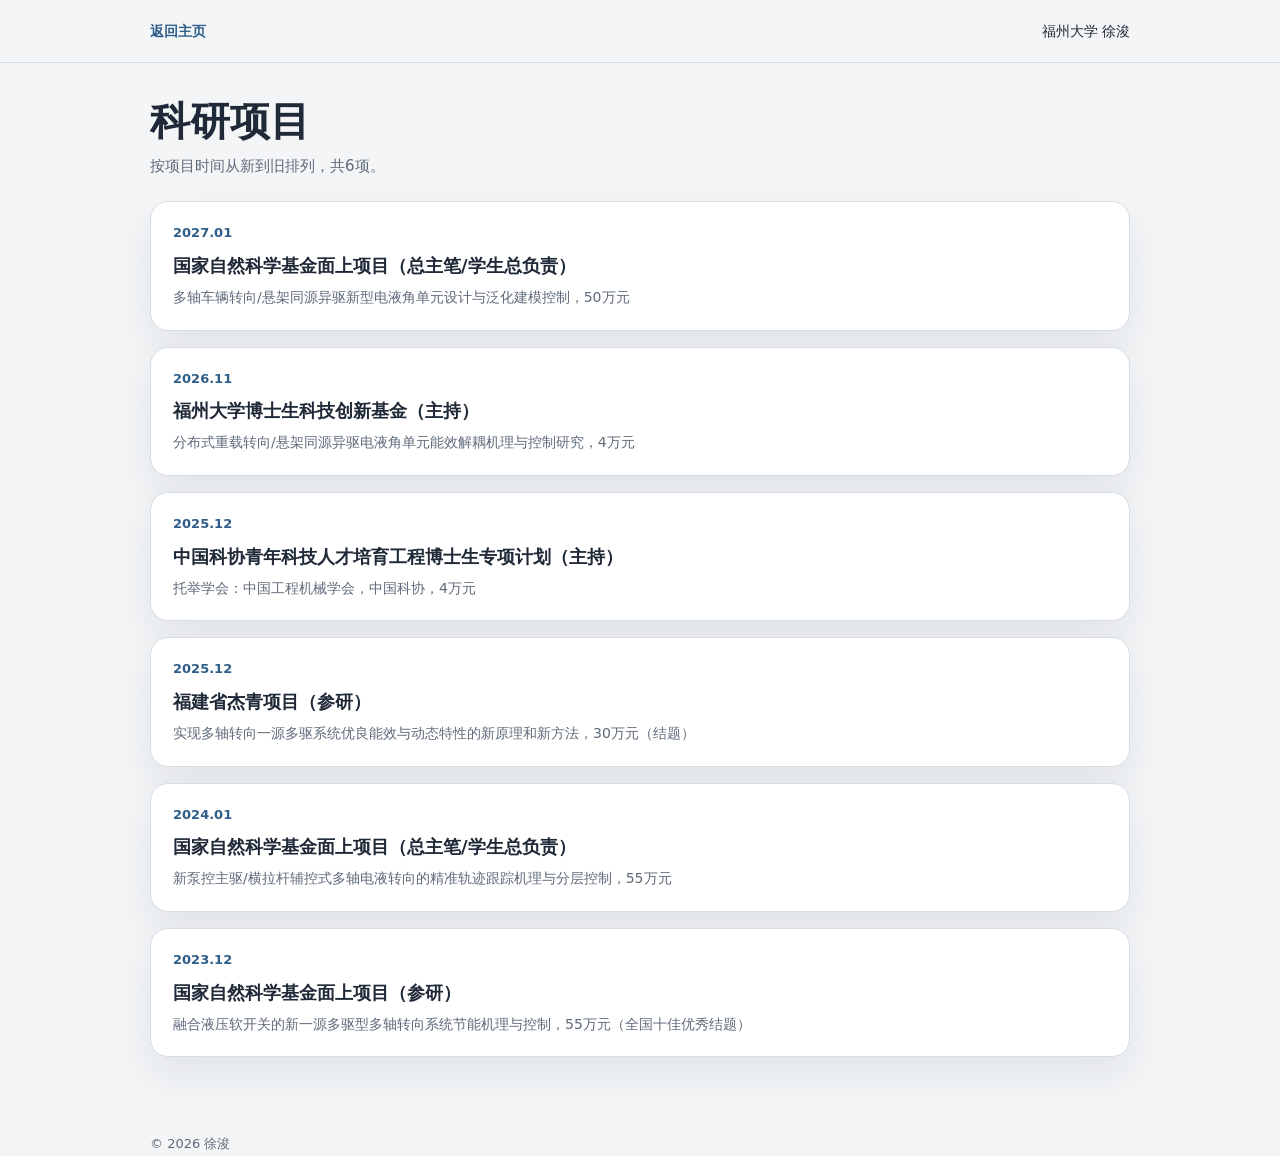
==== html/projects.html @ 34da0c8f "Move more projects link to heading and add chronological projects archive" ====
<!DOCTYPE html>
<html lang="zh-CN">
<head>
    <meta charset="UTF-8">
    <meta name="viewport" content="width=device-width, initial-scale=1.0">
    <title>科研项目 | 福州大学 徐浚</title>
    <meta name="description" content="徐浚主持及参与的科研项目，按项目时间从新到旧排列。">
    <link rel="icon" href="../favicon.svg" type="image/svg+xml">
    <style>
        :root {
            --bg: #f3f5f7;
            --surface: #ffffff;
            --line: #d6dde5;
            --ink: #1f2937;
            --muted: #5f6b7a;
            --accent: #2f5e89;
            --accent-soft: #e8f0f7;
            --shadow: 0 18px 40px rgba(21, 37, 53, 0.08);
        }

        * { box-sizing: border-box; }

        body {
            margin: 0;
            background: var(--bg);
            color: var(--ink);
            font-family: "Noto Sans SC", "PingFang SC", "Microsoft YaHei", system-ui, sans-serif;
            line-height: 1.75;
        }

        a {
            color: inherit;
            text-decoration: none;
        }

        .topbar {
            border-bottom: 1px solid var(--line);
            background: rgba(243, 245, 247, 0.94);
            backdrop-filter: blur(12px);
        }

        .topbar-inner,
        .container,
        .footer {
            width: min(980px, calc(100% - 40px));
            margin: 0 auto;
        }

        .topbar-inner {
            min-height: 62px;
            display: flex;
            align-items: center;
            justify-content: space-between;
            gap: 16px;
            font-size: 14px;
        }

        .topbar-link {
            color: var(--accent);
            font-weight: 700;
        }

        .page {
            padding: 34px 0 48px;
        }

        .page-head {
            margin-bottom: 22px;
        }

        .page-title {
            margin: 0 0 8px;
            font-size: clamp(28px, 4vw, 40px);
            line-height: 1.2;
        }

        .page-desc {
            margin: 0;
            color: var(--muted);
            font-size: 15px;
        }

        .timeline {
            display: grid;
            gap: 16px;
        }

        .entry {
            padding: 20px 22px;
            border-radius: 18px;
            background: var(--surface);
            border: 1px solid var(--line);
            box-shadow: var(--shadow);
        }

        .entry-date {
            margin-bottom: 8px;
            color: var(--accent);
            font-size: 13px;
            font-weight: 700;
        }

        .entry-title {
            margin: 0 0 6px;
            font-size: 18px;
            line-height: 1.45;
        }

        .entry-text {
            margin: 0;
            color: var(--muted);
            font-size: 14px;
        }

        .entry-actions {
            display: flex;
            flex-wrap: wrap;
            gap: 8px;
            margin-top: 12px;
        }

        .entry-link {
            display: inline-flex;
            align-items: center;
            padding: 8px 14px;
            border-radius: 999px;
            background: var(--accent-soft);
            color: var(--accent);
            font-size: 13px;
            font-weight: 700;
        }

        .entry-link-primary {
            background: var(--accent);
            color: #ffffff;
        }

        .footer {
            margin-top: 28px;
            color: var(--muted);
            font-size: 13px;
        }

        @media (max-width: 640px) {
            .topbar-inner,
            .container,
            .footer {
                width: calc(100% - 28px);
            }

            .topbar-inner {
                min-height: 56px;
                flex-wrap: wrap;
                padding: 10px 0;
            }

            .entry {
                padding: 18px 16px;
            }
        }
    </style>
</head>
<body>
    <header class="topbar">
        <div class="topbar-inner">
            <a class="topbar-link" href="../index.html#research-projects">返回主页</a>
            <div>福州大学 徐浚</div>
        </div>
    </header>
    <main class="page">
        <div class="container">
            <div class="page-head">
                <h1 class="page-title">科研项目</h1>
                <p class="page-desc">按项目时间从新到旧排列，共6项。</p>
            </div>
            <div class="timeline">
                <article class="entry">
                    <div class="entry-date"><time datetime="2027-01">2027.01</time></div>
                    <h2 class="entry-title">国家自然科学基金面上项目（总主笔/学生总负责）</h2>
                    <p class="entry-text">多轴车辆转向/悬架同源异驱新型电液角单元设计与泛化建模控制，50万元</p>
                </article>

                <article class="entry">
                    <div class="entry-date"><time datetime="2026-11">2026.11</time></div>
                    <h2 class="entry-title">福州大学博士生科技创新基金（主持）</h2>
                    <p class="entry-text">分布式重载转向/悬架同源异驱电液角单元能效解耦机理与控制研究，4万元</p>
                </article>

                <article class="entry">
                    <div class="entry-date"><time datetime="2025-12">2025.12</time></div>
                    <h2 class="entry-title">中国科协青年科技人才培育工程博士生专项计划（主持）</h2>
                    <p class="entry-text">托举学会：中国工程机械学会，中国科协，4万元</p>
                </article>

                <article class="entry">
                    <div class="entry-date"><time datetime="2025-12">2025.12</time></div>
                    <h2 class="entry-title">福建省杰青项目（参研）</h2>
                    <p class="entry-text">实现多轴转向一源多驱系统优良能效与动态特性的新原理和新方法，30万元（结题）</p>
                </article>

                <article class="entry">
                    <div class="entry-date"><time datetime="2024-01">2024.01</time></div>
                    <h2 class="entry-title">国家自然科学基金面上项目（总主笔/学生总负责）</h2>
                    <p class="entry-text">新泵控主驱/横拉杆辅控式多轴电液转向的精准轨迹跟踪机理与分层控制，55万元</p>
                </article>

                <article class="entry">
                    <div class="entry-date"><time datetime="2023-12">2023.12</time></div>
                    <h2 class="entry-title">国家自然科学基金面上项目（参研）</h2>
                    <p class="entry-text">融合液压软开关的新一源多驱型多轴转向系统节能机理与控制，55万元（全国十佳优秀结题）</p>
                </article>
            </div>
        </div>
    </main>
    <footer class="footer">© 2026 徐浚</footer>
    <script src="../js/visit-tracker.js" defer></script>
</body>
</html>
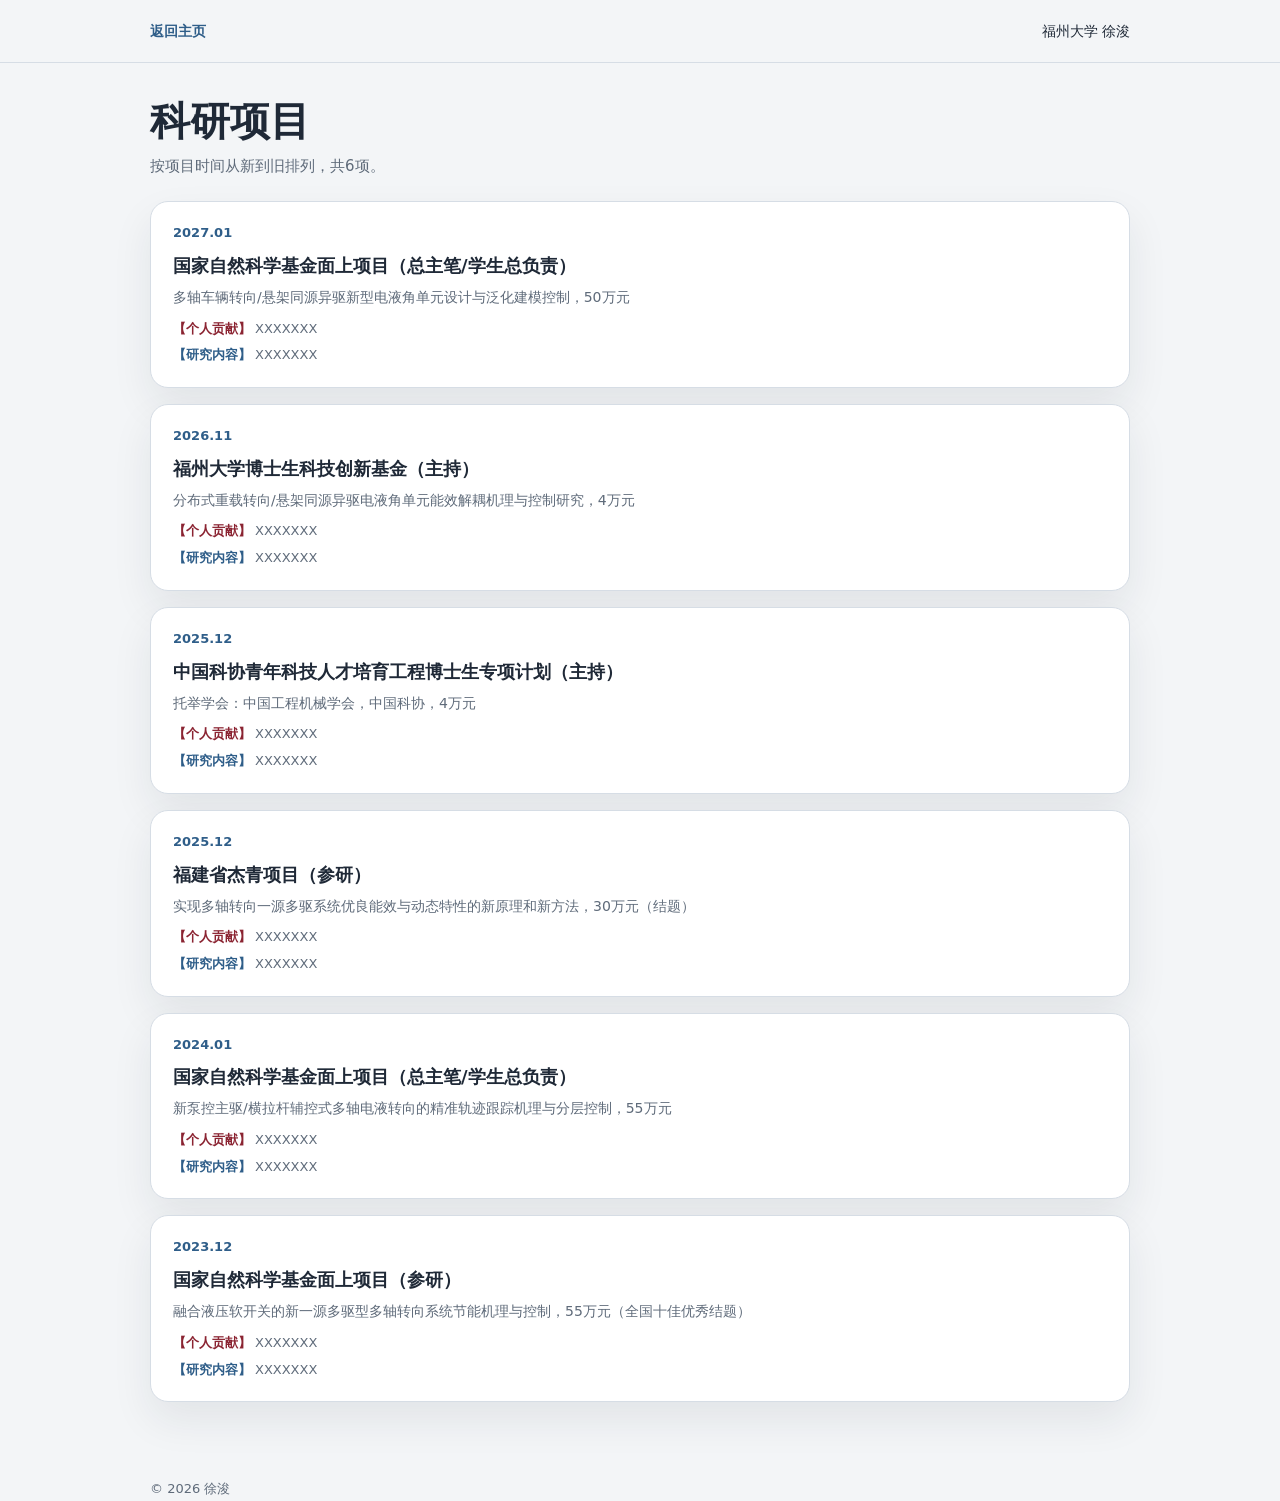
==== commit 31687a66: "Add contribution and research content lines under every project" ====
--- a/html/projects.html
+++ b/html/projects.html
@@ -158,6 +158,39 @@
                 padding: 18px 16px;
             }
         }
+        .project-notes {
+            display: grid;
+            gap: 4px;
+            margin-top: 8px;
+            color: var(--muted);
+            font-size: 13px;
+            font-weight: 400;
+            line-height: 1.75;
+            overflow-wrap: anywhere;
+        }
+
+        .project-note {
+            margin: 0;
+        }
+
+        .project-note strong {
+            margin-right: 4px;
+            font-weight: 700;
+        }
+
+        .project-note-contribution {
+            color: #8b2432;
+        }
+
+        .project-note-research {
+            color: var(--accent);
+        }
+
+        .project-note span {
+            color: var(--muted);
+            font-weight: 400;
+        }
+
     </style>
 </head>
 <body>
@@ -178,36 +211,60 @@
                     <div class="entry-date"><time datetime="2027-01">2027.01</time></div>
                     <h2 class="entry-title">国家自然科学基金面上项目（总主笔/学生总负责）</h2>
                     <p class="entry-text">多轴车辆转向/悬架同源异驱新型电液角单元设计与泛化建模控制，50万元</p>
+                    <div class="project-notes">
+                        <p class="project-note"><strong class="project-note-contribution">【个人贡献】</strong><span>XXXXXXX</span></p>
+                        <p class="project-note"><strong class="project-note-research">【研究内容】</strong><span>XXXXXXX</span></p>
+                    </div>
                 </article>
 
                 <article class="entry">
                     <div class="entry-date"><time datetime="2026-11">2026.11</time></div>
                     <h2 class="entry-title">福州大学博士生科技创新基金（主持）</h2>
                     <p class="entry-text">分布式重载转向/悬架同源异驱电液角单元能效解耦机理与控制研究，4万元</p>
+                    <div class="project-notes">
+                        <p class="project-note"><strong class="project-note-contribution">【个人贡献】</strong><span>XXXXXXX</span></p>
+                        <p class="project-note"><strong class="project-note-research">【研究内容】</strong><span>XXXXXXX</span></p>
+                    </div>
                 </article>
 
                 <article class="entry">
                     <div class="entry-date"><time datetime="2025-12">2025.12</time></div>
                     <h2 class="entry-title">中国科协青年科技人才培育工程博士生专项计划（主持）</h2>
                     <p class="entry-text">托举学会：中国工程机械学会，中国科协，4万元</p>
+                    <div class="project-notes">
+                        <p class="project-note"><strong class="project-note-contribution">【个人贡献】</strong><span>XXXXXXX</span></p>
+                        <p class="project-note"><strong class="project-note-research">【研究内容】</strong><span>XXXXXXX</span></p>
+                    </div>
                 </article>
 
                 <article class="entry">
                     <div class="entry-date"><time datetime="2025-12">2025.12</time></div>
                     <h2 class="entry-title">福建省杰青项目（参研）</h2>
                     <p class="entry-text">实现多轴转向一源多驱系统优良能效与动态特性的新原理和新方法，30万元（结题）</p>
+                    <div class="project-notes">
+                        <p class="project-note"><strong class="project-note-contribution">【个人贡献】</strong><span>XXXXXXX</span></p>
+                        <p class="project-note"><strong class="project-note-research">【研究内容】</strong><span>XXXXXXX</span></p>
+                    </div>
                 </article>
 
                 <article class="entry">
                     <div class="entry-date"><time datetime="2024-01">2024.01</time></div>
                     <h2 class="entry-title">国家自然科学基金面上项目（总主笔/学生总负责）</h2>
                     <p class="entry-text">新泵控主驱/横拉杆辅控式多轴电液转向的精准轨迹跟踪机理与分层控制，55万元</p>
+                    <div class="project-notes">
+                        <p class="project-note"><strong class="project-note-contribution">【个人贡献】</strong><span>XXXXXXX</span></p>
+                        <p class="project-note"><strong class="project-note-research">【研究内容】</strong><span>XXXXXXX</span></p>
+                    </div>
                 </article>
 
                 <article class="entry">
                     <div class="entry-date"><time datetime="2023-12">2023.12</time></div>
                     <h2 class="entry-title">国家自然科学基金面上项目（参研）</h2>
                     <p class="entry-text">融合液压软开关的新一源多驱型多轴转向系统节能机理与控制，55万元（全国十佳优秀结题）</p>
+                    <div class="project-notes">
+                        <p class="project-note"><strong class="project-note-contribution">【个人贡献】</strong><span>XXXXXXX</span></p>
+                        <p class="project-note"><strong class="project-note-research">【研究内容】</strong><span>XXXXXXX</span></p>
+                    </div>
                 </article>
             </div>
         </div>
